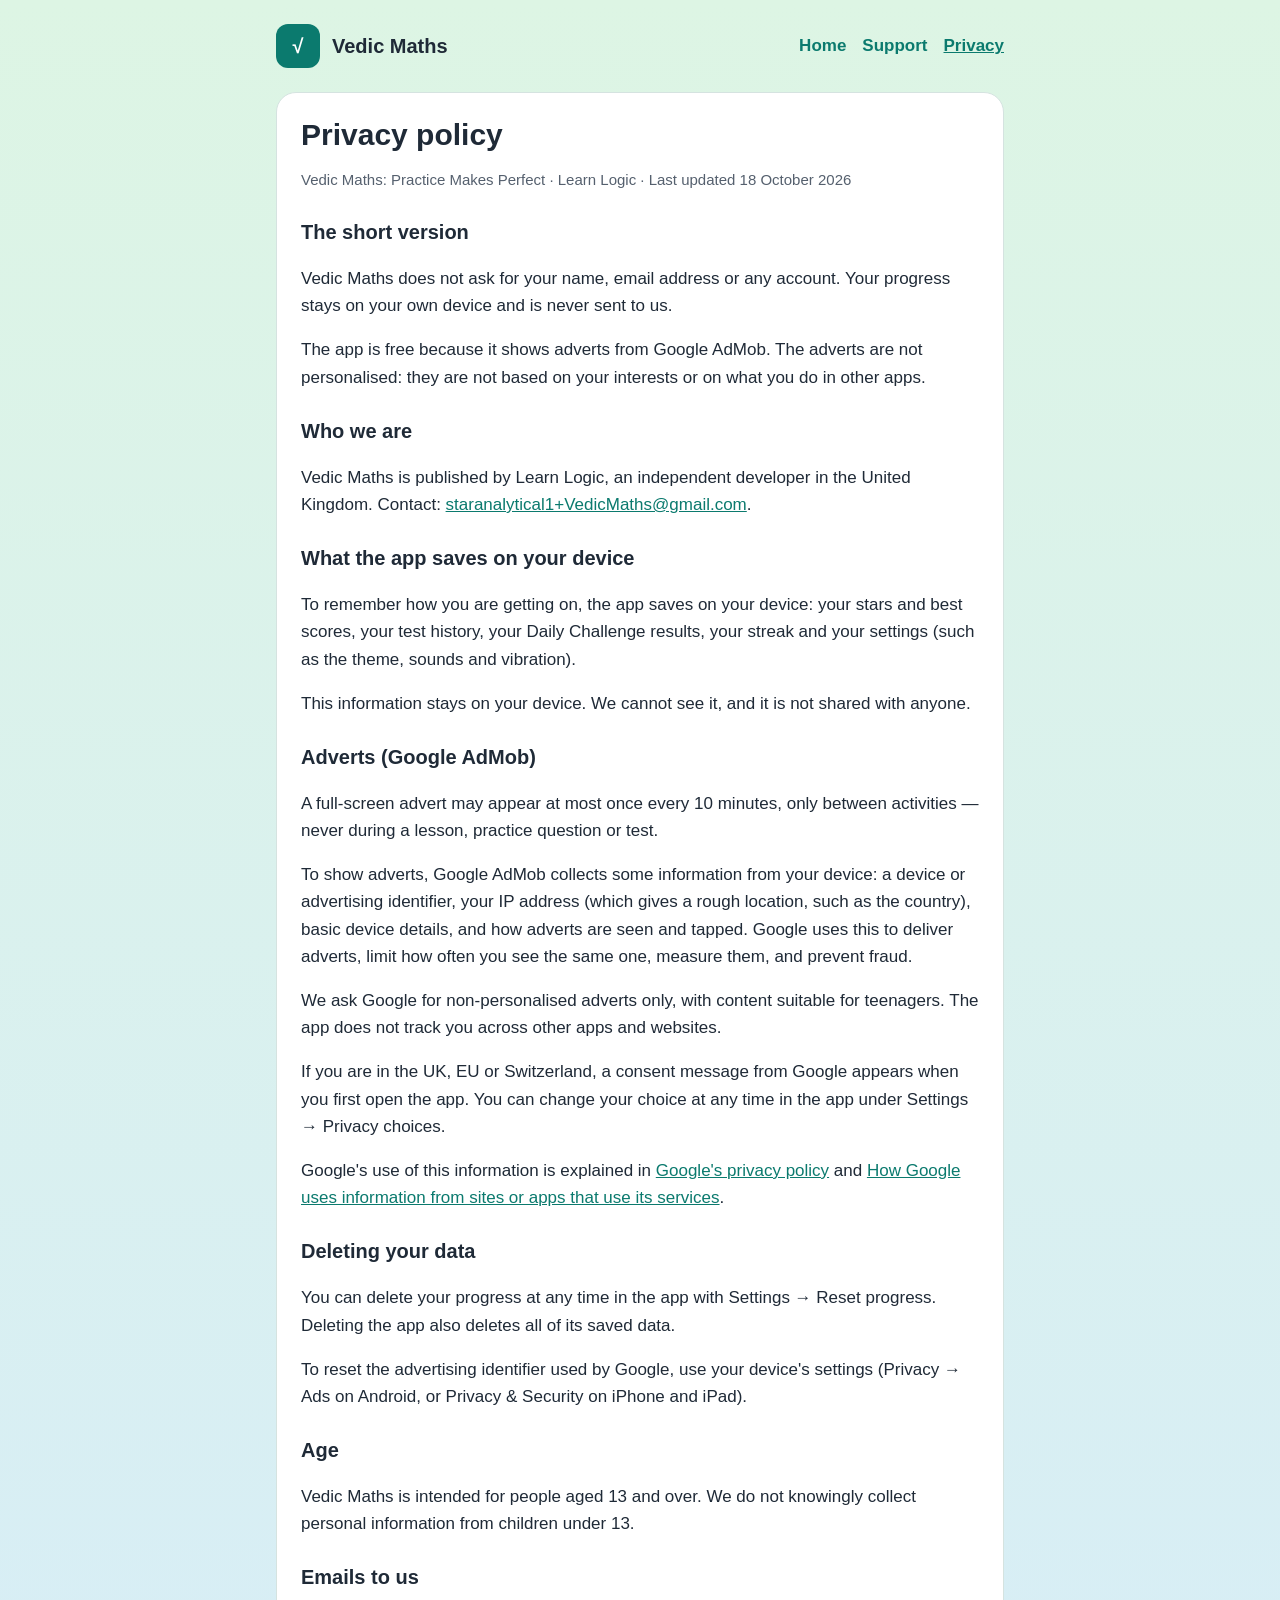
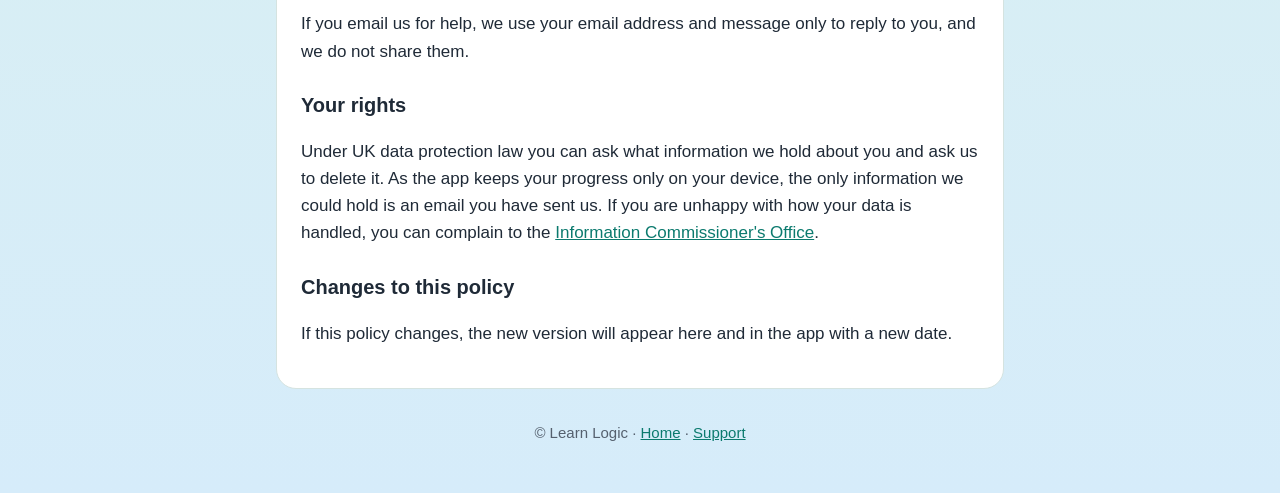
==== privacy.html @ dba69fcc "Add files via upload" ====
<!doctype html>
<html lang="en-GB">
<head>
  <meta charset="utf-8">
  <meta name="viewport" content="width=device-width, initial-scale=1">
  <title>Vedic Maths Privacy Policy</title>
  <meta name="description" content="Privacy policy for the Vedic Maths: Practice Makes Perfect app by Learn Logic.">
  <link rel="stylesheet" href="style.css">
</head>
<body>
  <div class="wrap">
    <header>
      <div class="logo" aria-hidden="true">√</div>
      <div class="name">Vedic Maths</div>
      <nav aria-label="Main">
        <a href="./">Home</a>
        <a href="support.html">Support</a>
        <a href="privacy.html" aria-current="page">Privacy</a>
      </nav>
    </header>
    <main class="card">
      <h1>Privacy policy</h1>
      <p class="muted">Vedic Maths: Practice Makes Perfect · Learn Logic · Last updated 18 October 2026</p>

      <h2>The short version</h2>
      <p>Vedic Maths does not ask for your name, email address or any account. Your progress stays on your own device and is never sent to us.</p>
      <p>The app is free because it shows adverts from Google AdMob. The adverts are not personalised: they are not based on your interests or on what you do in other apps.</p>

      <h2>Who we are</h2>
      <p>Vedic Maths is published by Learn Logic, an independent developer in the United Kingdom. Contact: <a href="mailto:staranalytical1+VedicMaths@gmail.com">staranalytical1+VedicMaths@gmail.com</a>.</p>

      <h2>What the app saves on your device</h2>
      <p>To remember how you are getting on, the app saves on your device: your stars and best scores, your test history, your Daily Challenge results, your streak and your settings (such as the theme, sounds and vibration).</p>
      <p>This information stays on your device. We cannot see it, and it is not shared with anyone.</p>

      <h2>Adverts (Google AdMob)</h2>
      <p>A full-screen advert may appear at most once every 10 minutes, only between activities — never during a lesson, practice question or test.</p>
      <p>To show adverts, Google AdMob collects some information from your device: a device or advertising identifier, your IP address (which gives a rough location, such as the country), basic device details, and how adverts are seen and tapped. Google uses this to deliver adverts, limit how often you see the same one, measure them, and prevent fraud.</p>
      <p>We ask Google for non-personalised adverts only, with content suitable for teenagers. The app does not track you across other apps and websites.</p>
      <p>If you are in the UK, EU or Switzerland, a consent message from Google appears when you first open the app. You can change your choice at any time in the app under Settings → Privacy choices.</p>
      <p>Google's use of this information is explained in <a href="https://policies.google.com/privacy">Google's privacy policy</a> and <a href="https://policies.google.com/technologies/partner-sites">How Google uses information from sites or apps that use its services</a>.</p>

      <h2>Deleting your data</h2>
      <p>You can delete your progress at any time in the app with Settings → Reset progress. Deleting the app also deletes all of its saved data.</p>
      <p>To reset the advertising identifier used by Google, use your device's settings (Privacy → Ads on Android, or Privacy &amp; Security on iPhone and iPad).</p>

      <h2>Age</h2>
      <p>Vedic Maths is intended for people aged 13 and over. We do not knowingly collect personal information from children under 13.</p>

      <h2>Emails to us</h2>
      <p>If you email us for help, we use your email address and message only to reply to you, and we do not share them.</p>

      <h2>Your rights</h2>
      <p>Under UK data protection law you can ask what information we hold about you and ask us to delete it. As the app keeps your progress only on your device, the only information we could hold is an email you have sent us. If you are unhappy with how your data is handled, you can complain to the <a href="https://ico.org.uk/make-a-complaint/">Information Commissioner's Office</a>.</p>

      <h2>Changes to this policy</h2>
      <p>If this policy changes, the new version will appear here and in the app with a new date.</p>
    </main>
    <footer class="muted">© Learn Logic · <a href="./">Home</a> · <a href="support.html">Support</a></footer>
  </div>
</body>
</html>
---- style.css ----
:root {
  --bg-top: #DDF5E4;
  --bg-bottom: #D6ECFA;
  --card: #FFFFFF;
  --text: #1F2A37;
  --muted: #55606E;
  --primary: #0B7A6E;
  --border: #D5E3E0;
}
@media (prefers-color-scheme: dark) {
  :root {
    --bg-top: #0F1F1C;
    --bg-bottom: #0E1A26;
    --card: #17262A;
    --text: #E8F1EF;
    --muted: #A8B6B3;
    --primary: #5CD6C4;
    --border: #2A3C3F;
  }
}
* { box-sizing: border-box; }
html { background: var(--bg-bottom); }
body {
  margin: 0;
  min-height: 100vh;
  font-family: -apple-system, BlinkMacSystemFont, "Segoe UI", Roboto, Helvetica, Arial, sans-serif;
  font-size: 17px;
  line-height: 1.6;
  color: var(--text);
  background: linear-gradient(180deg, var(--bg-top) 0%, var(--bg-bottom) 100%);
}
.wrap { max-width: 760px; margin: 0 auto; padding: 24px 16px 48px; }
header { display: flex; align-items: center; gap: 12px; margin-bottom: 24px; flex-wrap: wrap; }
.logo {
  width: 44px; height: 44px; border-radius: 12px; background: var(--primary); color: var(--card);
  display: grid; place-items: center; font-weight: 800; font-size: 20px;
}
header .name { font-weight: 800; font-size: 20px; }
nav { margin-left: auto; display: flex; gap: 16px; }
a { color: var(--primary); }
nav a { text-decoration: none; font-weight: 600; }
nav a[aria-current="page"] { text-decoration: underline; }
.card { background: var(--card); border: 1px solid var(--border); border-radius: 20px; padding: 24px; margin-bottom: 16px; }
h1 { font-size: 30px; line-height: 1.2; margin: 0 0 4px; }
h2 { font-size: 20px; margin: 24px 0 4px; }
.muted { color: var(--muted); font-size: 15px; }
details { border-top: 1px solid var(--border); padding: 12px 0; }
details:first-of-type { border-top: 0; }
summary { cursor: pointer; font-weight: 700; }
.button {
  display: inline-block; background: var(--primary); color: var(--card); text-decoration: none;
  font-weight: 700; padding: 12px 20px; border-radius: 12px; margin-top: 8px;
}
footer { text-align: center; margin-top: 32px; }
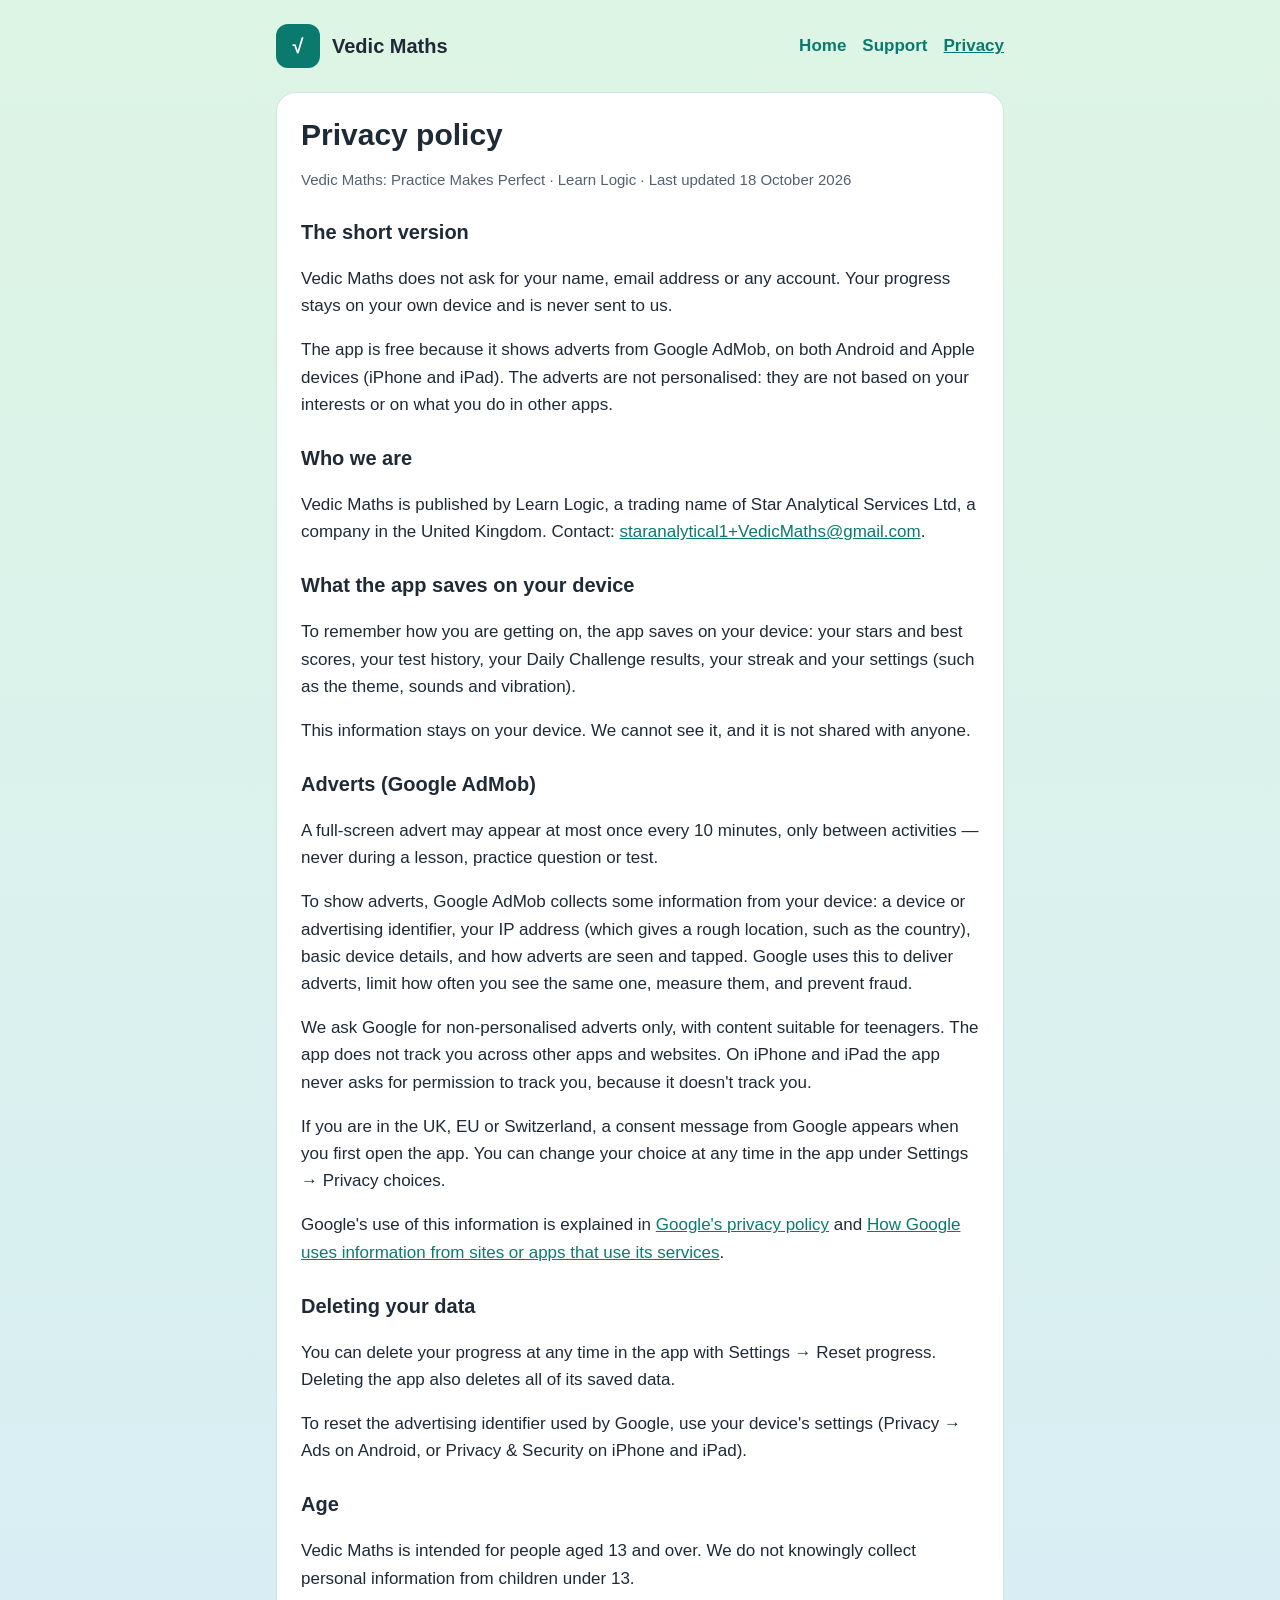
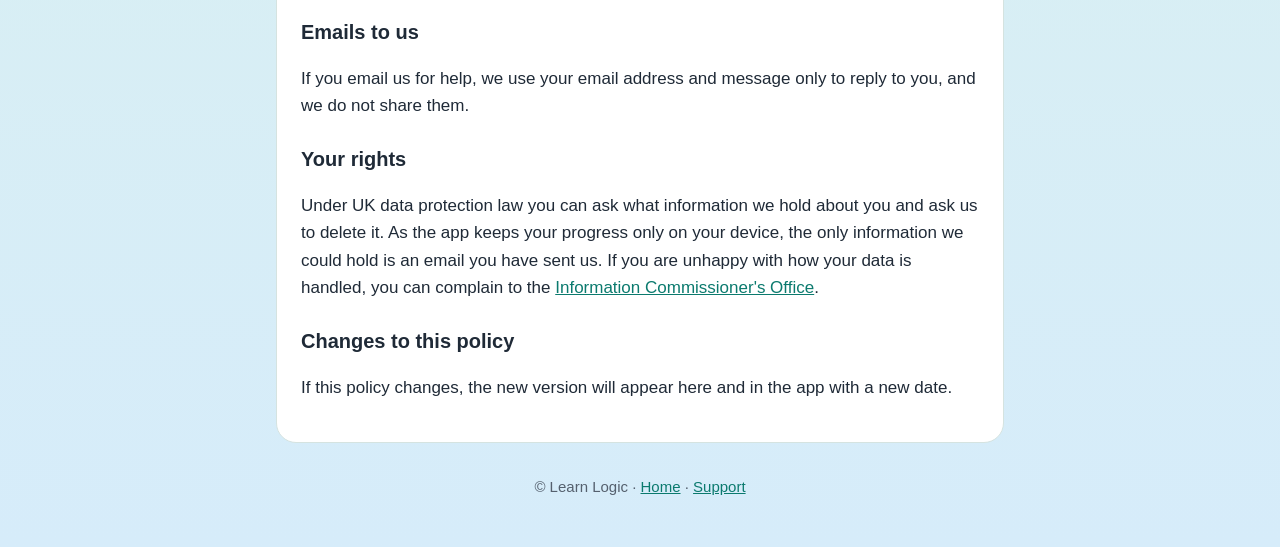
==== commit 9a77de3a: "Add files via upload" ====
--- a/privacy.html
+++ b/privacy.html
@@ -24,10 +24,10 @@
 
       <h2>The short version</h2>
       <p>Vedic Maths does not ask for your name, email address or any account. Your progress stays on your own device and is never sent to us.</p>
-      <p>The app is free because it shows adverts from Google AdMob. The adverts are not personalised: they are not based on your interests or on what you do in other apps.</p>
+      <p>The app is free because it shows adverts from Google AdMob, on both Android and Apple devices (iPhone and iPad). The adverts are not personalised: they are not based on your interests or on what you do in other apps.</p>
 
       <h2>Who we are</h2>
-      <p>Vedic Maths is published by Learn Logic, an independent developer in the United Kingdom. Contact: <a href="mailto:staranalytical1+VedicMaths@gmail.com">staranalytical1+VedicMaths@gmail.com</a>.</p>
+      <p>Vedic Maths is published by Learn Logic, a trading name of Star Analytical Services Ltd, a company in the United Kingdom. Contact: <a href="mailto:staranalytical1+VedicMaths@gmail.com">staranalytical1+VedicMaths@gmail.com</a>.</p>
 
       <h2>What the app saves on your device</h2>
       <p>To remember how you are getting on, the app saves on your device: your stars and best scores, your test history, your Daily Challenge results, your streak and your settings (such as the theme, sounds and vibration).</p>
@@ -36,7 +36,7 @@
       <h2>Adverts (Google AdMob)</h2>
       <p>A full-screen advert may appear at most once every 10 minutes, only between activities — never during a lesson, practice question or test.</p>
       <p>To show adverts, Google AdMob collects some information from your device: a device or advertising identifier, your IP address (which gives a rough location, such as the country), basic device details, and how adverts are seen and tapped. Google uses this to deliver adverts, limit how often you see the same one, measure them, and prevent fraud.</p>
-      <p>We ask Google for non-personalised adverts only, with content suitable for teenagers. The app does not track you across other apps and websites.</p>
+      <p>We ask Google for non-personalised adverts only, with content suitable for teenagers. The app does not track you across other apps and websites. On iPhone and iPad the app never asks for permission to track you, because it doesn't track you.</p>
       <p>If you are in the UK, EU or Switzerland, a consent message from Google appears when you first open the app. You can change your choice at any time in the app under Settings → Privacy choices.</p>
       <p>Google's use of this information is explained in <a href="https://policies.google.com/privacy">Google's privacy policy</a> and <a href="https://policies.google.com/technologies/partner-sites">How Google uses information from sites or apps that use its services</a>.</p>
 
